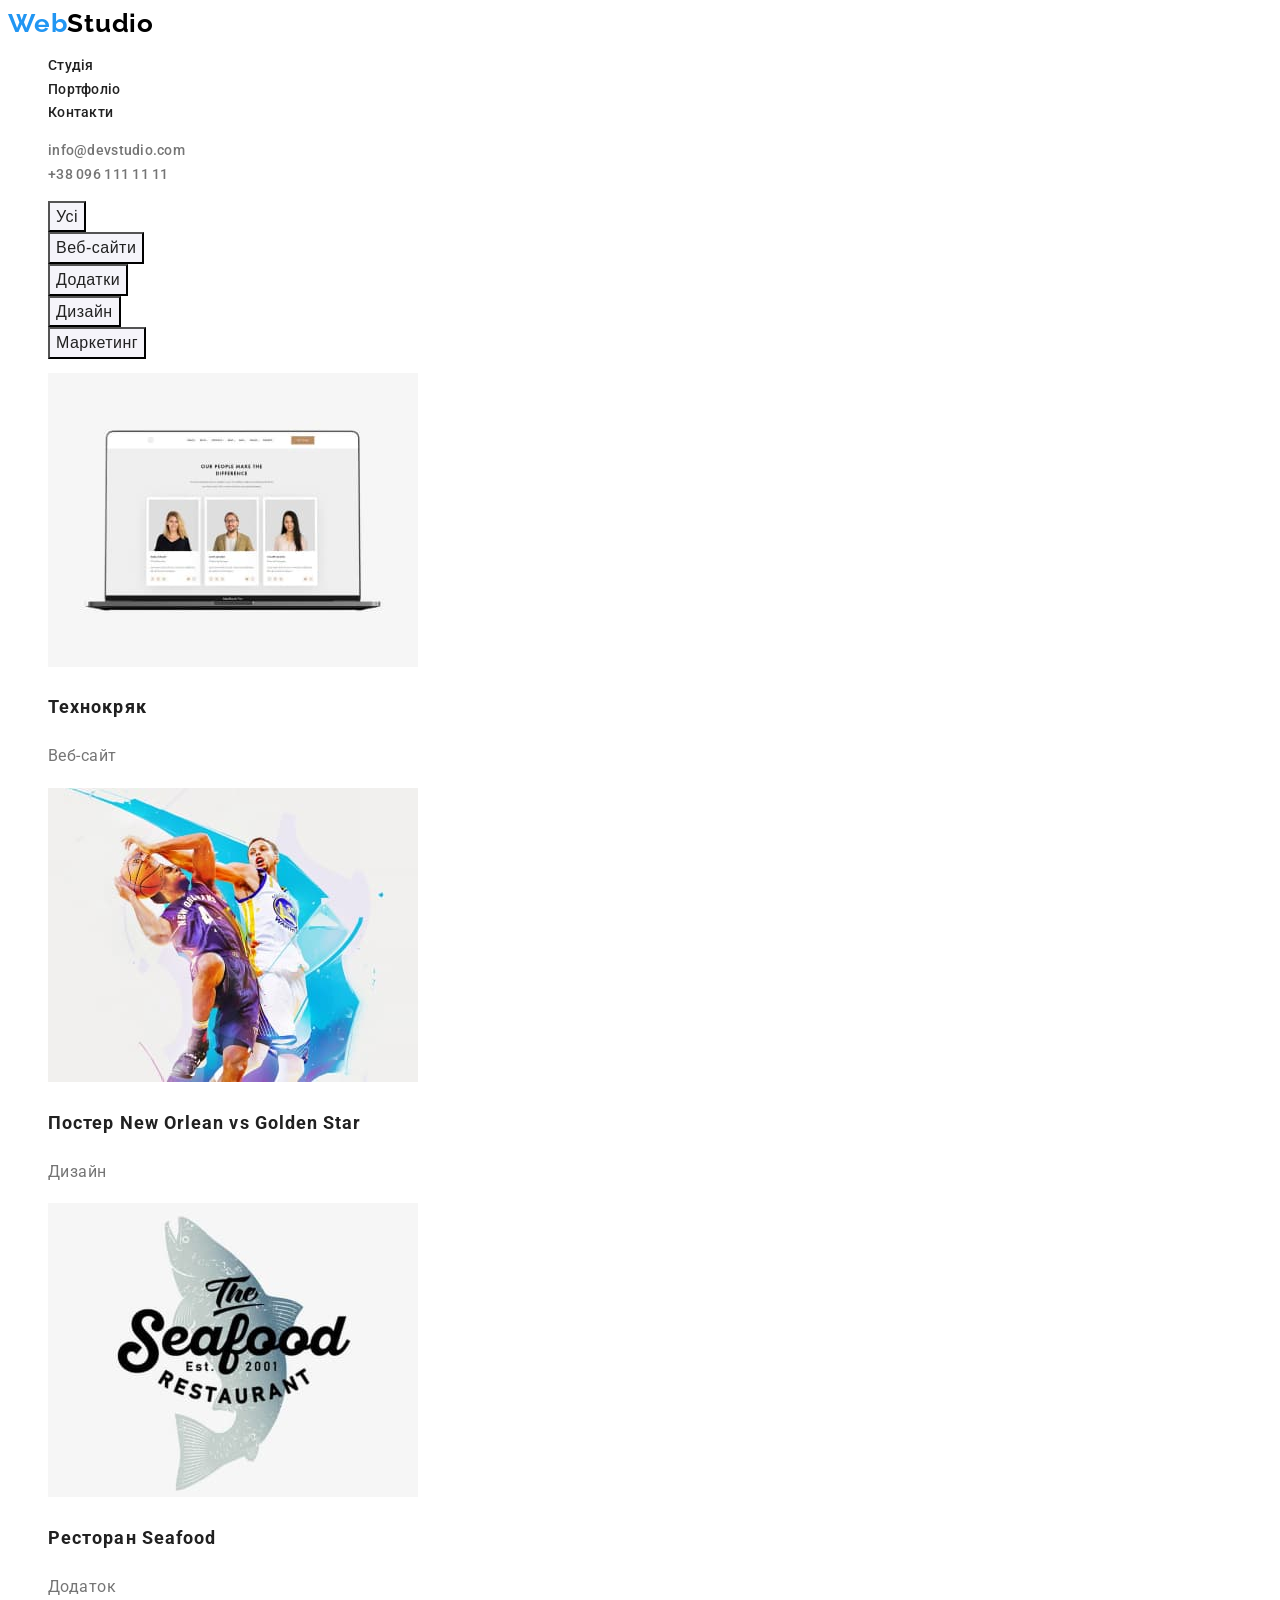
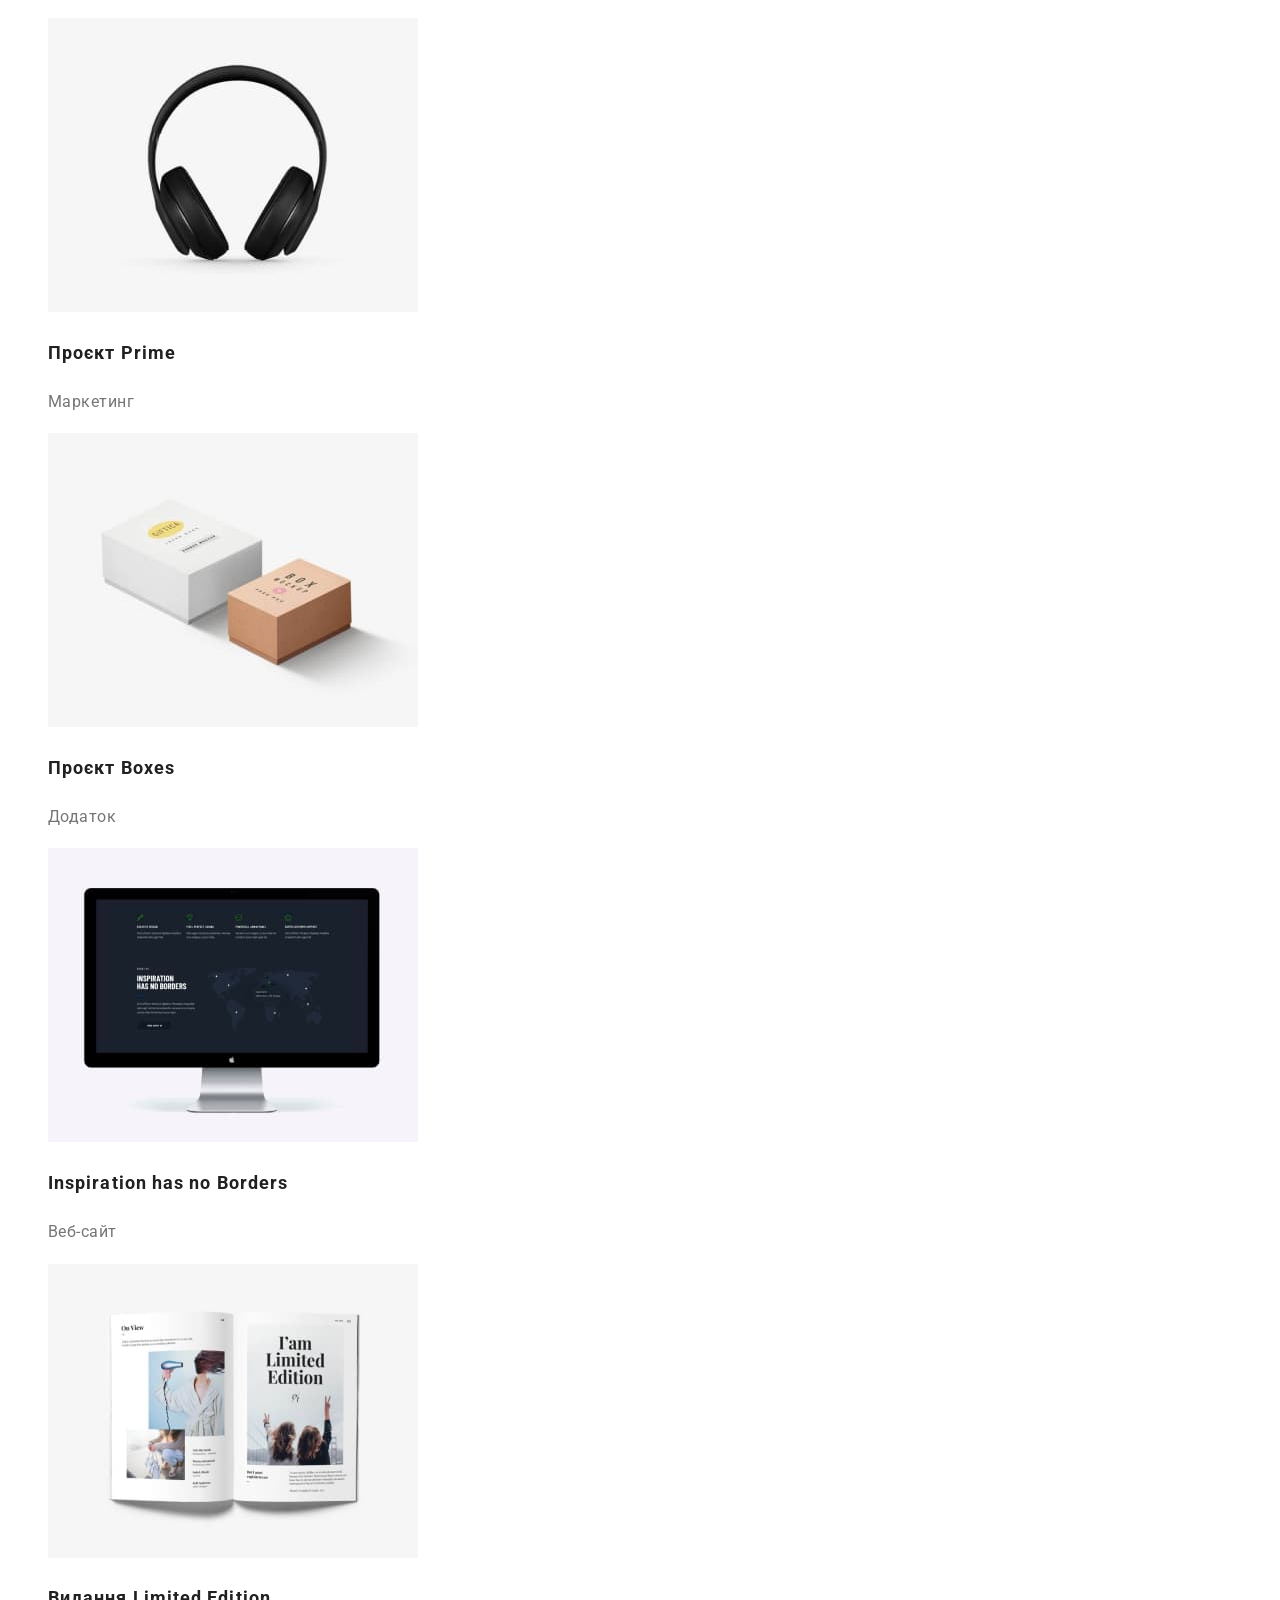
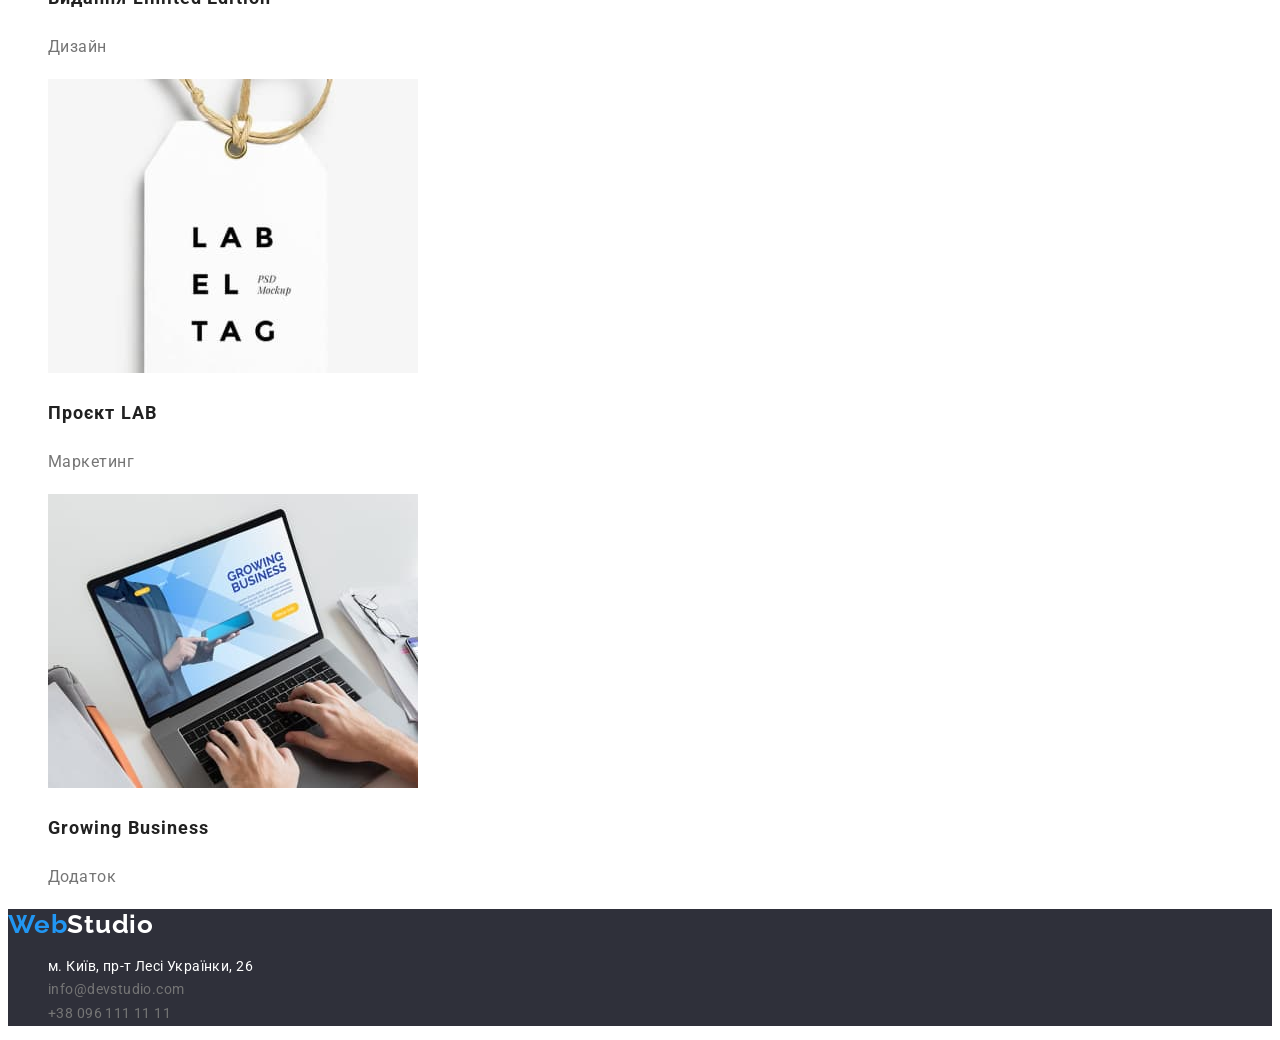
==== portfolio.html @ b10e6372 "Initial commit" ====
<!DOCTYPE html>
<html lang="uk">
  <head>
    <meta charset="UTF-8" />
    <meta http-equiv="X-UA-Compatible" content="IE=edge" />
    <meta name="viewport" content="width=device-width, initial-scale=1.0" />
    <title>WebStudio</title>
    <link rel="preconnect" href="https://fonts.googleapis.com" />
    <link rel="preconnect" href="https://fonts.gstatic.com" crossorigin />
    <link rel="preconnect" href="https://fonts.googleapis.com" />
    <link rel="preconnect" href="https://fonts.gstatic.com" crossorigin />
    <link
      href="https://fonts.googleapis.com/css2?family=Raleway:wght@700&family=Roboto:wght@400;500;700;900&display=swap"
      rel="stylesheet"
    />
    <link rel="stylesheet" href="./css/styles.css" />
  </head>
  <body>
    <header>
      <nav>
        <a class="logo" href="./index.html"
          ><span class="logo-color">Web</span>Studio</a
        >
        <ul class="nav-list">
          <li><a class="nav-list-item" href="./index.html">Студія</a></li>
          <li>
            <a class="nav-list-item" href="./portfolio.html">Портфоліо</a>
          </li>
          <li><a class="nav-list-item" href="#contacts-link">Контакти</a></li>
        </ul>
      </nav>
      <ul class="header-contacts">
        <li class="header-contacts-item">
          <a class="header-contacts-item-link" href="mailto:info@devstudio.com"
            >info@devstudio.com</a
          >
        </li>
        <li class="header-contacts-item">
          <a class="header-contacts-item-link" href="tel:+380961111111"
            >+38 096 111 11 11</a
          >
        </li>
      </ul>
    </header>
    <main>
      <section>
        <h1 class="hidden-title">Проєкти портфоліо</h1>
        <ul class="filter-list">
          <li class="filter-list-item">
            <button class="filter-list-button" type="button">Усі</button>
          </li>
          <li class="filter-list-item">
            <button class="filter-list-button" type="button">Веб-сайти</button>
          </li>
          <li class="filter-list-item">
            <button class="filter-list-button" type="button">Додатки</button>
          </li>
          <li class="filter-list-item">
            <button class="filter-list-button" type="button">Дизайн</button>
          </li>

          <li class="filter-list-item-button">
            <button class="filter-list-button" type="button">Маркетинг</button>
          </li>
        </ul>
        <ul class="portfolio-content-list">
          <li class="portfolio-content-list-item">
            <img
              src="./images/technocrack.jpg"
              alt="зразок веб-сайту"
              width="370"
              height="294"
            />
            <h2 class="portfolio-content-list-item-heading">Технокряк</h2>
            <p class="portfolio-content-list-item-text">Веб-сайт</p>
          </li>
          <li class="portfolio-content-list-item">
            <img
              src="./images/poster.jpg"
              alt="постер нба"
              width="370"
              height="294"
            />
            <h2 class="portfolio-content-list-item-heading">
              Постер New Orlean vs Golden Star
            </h2>
            <p class="portfolio-content-list-item-text">Дизайн</p>
          </li>
          <li class="portfolio-content-list-item">
            <img
              src="./images/seafood.jpg"
              alt="логотип ресторану"
              width="370"
              height="294"
            />
            <h2 class="portfolio-content-list-item-heading">
              Ресторан Seafood
            </h2>
            <p class="portfolio-content-list-item-text">Додаток</p>
          </li>
          <li class="portfolio-content-list-item">
            <img
              src="./images/prime.jpg"
              alt="слухавки"
              width="370"
              height="294"
            />
            <h2 class="portfolio-content-list-item-heading">Проєкт Prime</h2>
            <p class="portfolio-content-list-item-text">Маркетинг</p>
          </li>
          <li class="portfolio-content-list-item">
            <img
              src="./images/boxes.jpg"
              alt="коробки"
              width="370"
              height="294"
            />
            <h2 class="portfolio-content-list-item-heading">Проєкт Boxes</h2>
            <p class="portfolio-content-list-item-text">Додаток</p>
          </li>
          <li class="portfolio-content-list-item">
            <img
              src="./images/noborders.jpg"
              alt="зразок веб-сайту"
              width="370"
              height="294"
            />
            <h2 class="portfolio-content-list-item-heading">
              Inspiration has no Borders
            </h2>
            <p class="portfolio-content-list-item-text">Веб-сайт</p>
          </li>
          <li class="portfolio-content-list-item">
            <img
              src="./images/le.jpg"
              alt="зразок оформлення сторінок"
              width="370"
              height="294"
            />
            <h2 class="portfolio-content-list-item-heading">
              Видання Limited Edition
            </h2>
            <p class="portfolio-content-list-item-text">Дизайн</p>
          </li>
          <li class="portfolio-content-list-item">
            <img
              src="./images/lab.jpg"
              alt="проєкт лаб"
              width="370"
              height="294"
            />
            <h2 class="portfolio-content-list-item-heading">Проєкт LAB</h2>
            <p class="portfolio-content-list-item-text">Маркетинг</p>
          </li>
          <li class="portfolio-content-list-item">
            <img
              src="./images/business.jpg"
              alt="зразок додатку"
              width="370"
              height="294"
            />
            <h2 class="portfolio-content-list-item-heading">
              Growing Business
            </h2>
            <p class="portfolio-content-list-item-text">Додаток</p>
          </li>
        </ul>
      </section>
    </main>
    <footer class="contacts" id="contacts-link">
      <a class="logo footer-logo" href="./index.html"
        ><span class="logo-footer-color">Web</span>Studio</a
      >
      <address>
        <ul class="address-list">
          <li class="address-list-item">
            <a
              class="map-link"
              href="https://goo.gl/maps/me57YFcmaELghzEW9"
              target="_blank"
              rel="noopener noreferrer nofollow"
              >м. Київ, пр-т Лесі Українки, 26</a
            >
          </li>
          <li class="address-list-item">
            <a class="mail-link" href="mailto:info@devstudio.com"
              >info@devstudio.com</a
            >
          </li>
          <li class="address-list-item">
            <a class="tel-link" href="tel:+380961111111">+38 096 111 11 11</a>
          </li>
        </ul>
      </address>
    </footer>
  </body>
</html>
---- css/styles.css ----
:root {
  /* Fonts */
  --primary-text-color: #757575;
  --title-text-color: #212121;
  --secondary-title-text-color: #ffffff;
  --secondary-text-color: #2196f3;
  --logo-text-color: #000000;
  --address-text-color: #ffffff 0.6;
  /* Background */
  --footer-background-color: #2f303a;
  --team-section-background-color: #f5f4fa;
}

body {
  font-family: "Roboto", sans-serif;
  font-size: 14px;
  line-height: 1.7;
  letter-spacing: 0.03em;
  color: var(--primary-text-color);
}
/* header */
.logo {
  font-family: "Raleway", sans-serif;
  font-weight: 700;
  font-size: 26px;
  line-height: 1.2;
  letter-spacing: 0.03em;
  color: var(--logo-text-color);
  text-decoration: none;
  text-transform: capitalize;
}
.logo-color {
  color: var(--secondary-text-color);
}
.nav-list,
.header-contacts,
.features-list,
.what-are-we-list,
.our-team-list,
.address-list,
.filter-list,
.portfolio-content-list {
  list-style: none;
}
.nav-list-item,
.header-contacts-item-link {
  font-weight: 500;
  font-size: 14px;
  line-height: 1.14;
  letter-spacing: 0.02em;
  color: var(--title-text-color);
  text-decoration: none;
}
.header-contacts-item-link {
  color: var(--primary-text-color);
}
.nav-list-item:hover,
.nav-list-item:focus,
.nav-list-item:active,
.header-contacts-item-link:hover,
.header-contacts-item-link:focus,
.header-contacts-item-link:active {
  color: var(--secondary-text-color);
}
/* main */
/* hero */
.hero {
  font-weight: 900;
  font-size: 44px;
  line-height: 1.36;
  text-align: center;
  letter-spacing: 0.06em;
  text-transform: uppercase;
  color: var(--secondary-title-text-color);
  background-color: burlywood;
}
.hero-btn {
  font-weight: 700;
  font-size: 16px;
  line-height: 1.88;
  text-align: center;
  letter-spacing: 0.06em;
  color: var(--secondary-title-text-color);
  background-color: var(--secondary-text-color);
  cursor: pointer;
}
/* features */
.hidden-title {
  position: absolute;
  left: -10000px;
  top: auto;
  width: 1px;
  height: 1px;
  overflow: hidden;
}
.features-list-item-heading {
  font-weight: 700;
  font-size: 14px;
  line-height: 1.14;
  text-transform: uppercase;
  color: var(--title-text-color);
}
/* What are we, our team */
.what-are-we-title,
.our-team-title {
  font-weight: 700;
  font-size: 36px;
  line-height: 1.17;
  text-align: center;
  letter-spacing: 0.03em;
  color: var(--title-text-color);
}

.our-team {
  background-color: var(--team-section-background-color);
}
.our-team-list-item-heading {
  font-weight: 500;
  font-size: 16px;
  line-height: 1.2;
  letter-spacing: 0.03em;
  text-align: center;
  color: var(--title-text-color);
}
.our-team-list-item-text {
  font-size: 16px;
  line-height: 1.2;
  letter-spacing: 0.03em;
  text-align: center;
}
/* footer */
address {
  font-style: inherit;
}
.contacts {
  background-color: var(--footer-background-color);
}
.map-link {
  text-decoration: none;
  color: var(--secondary-title-text-color);
}
.footer-logo {
  color: var(--secondary-title-text-color);
}
.logo-footer-color {
  color: var(--secondary-text-color);
}
.mail-link,
.tel-link {
  text-decoration: none;
  color: var(--address-text-color);
}
/* portfolio */
.filter-list-button {
  font-style: inherit;
  font-weight: 500;
  font-size: 16px;
  line-height: 1.6;
  text-align: center;
  letter-spacing: 0.03em;
  color: var(--title-text-color);
  background-color: var(--team-section-background-color);
  cursor: pointer;
}
.filter-list-button:hover,
.filter-list-button:focus,
.filter-list-button:active {
  font-weight: 500;
  font-size: 16px;
  line-height: 1.6;
  text-align: center;
  letter-spacing: 0.03em;
  color: var(--secondary-title-text-color);
  background-color: var(--secondary-text-color);
}
.portfolio-content-list-item-heading {
  font-weight: 700;
  font-size: 18px;
  line-height: 2;
  letter-spacing: 0.06em;
  color: var(--title-text-color);
}
.portfolio-content-list-item-text {
  font-size: 16px;
  line-height: 1.9;
  letter-spacing: 0.03em;
}
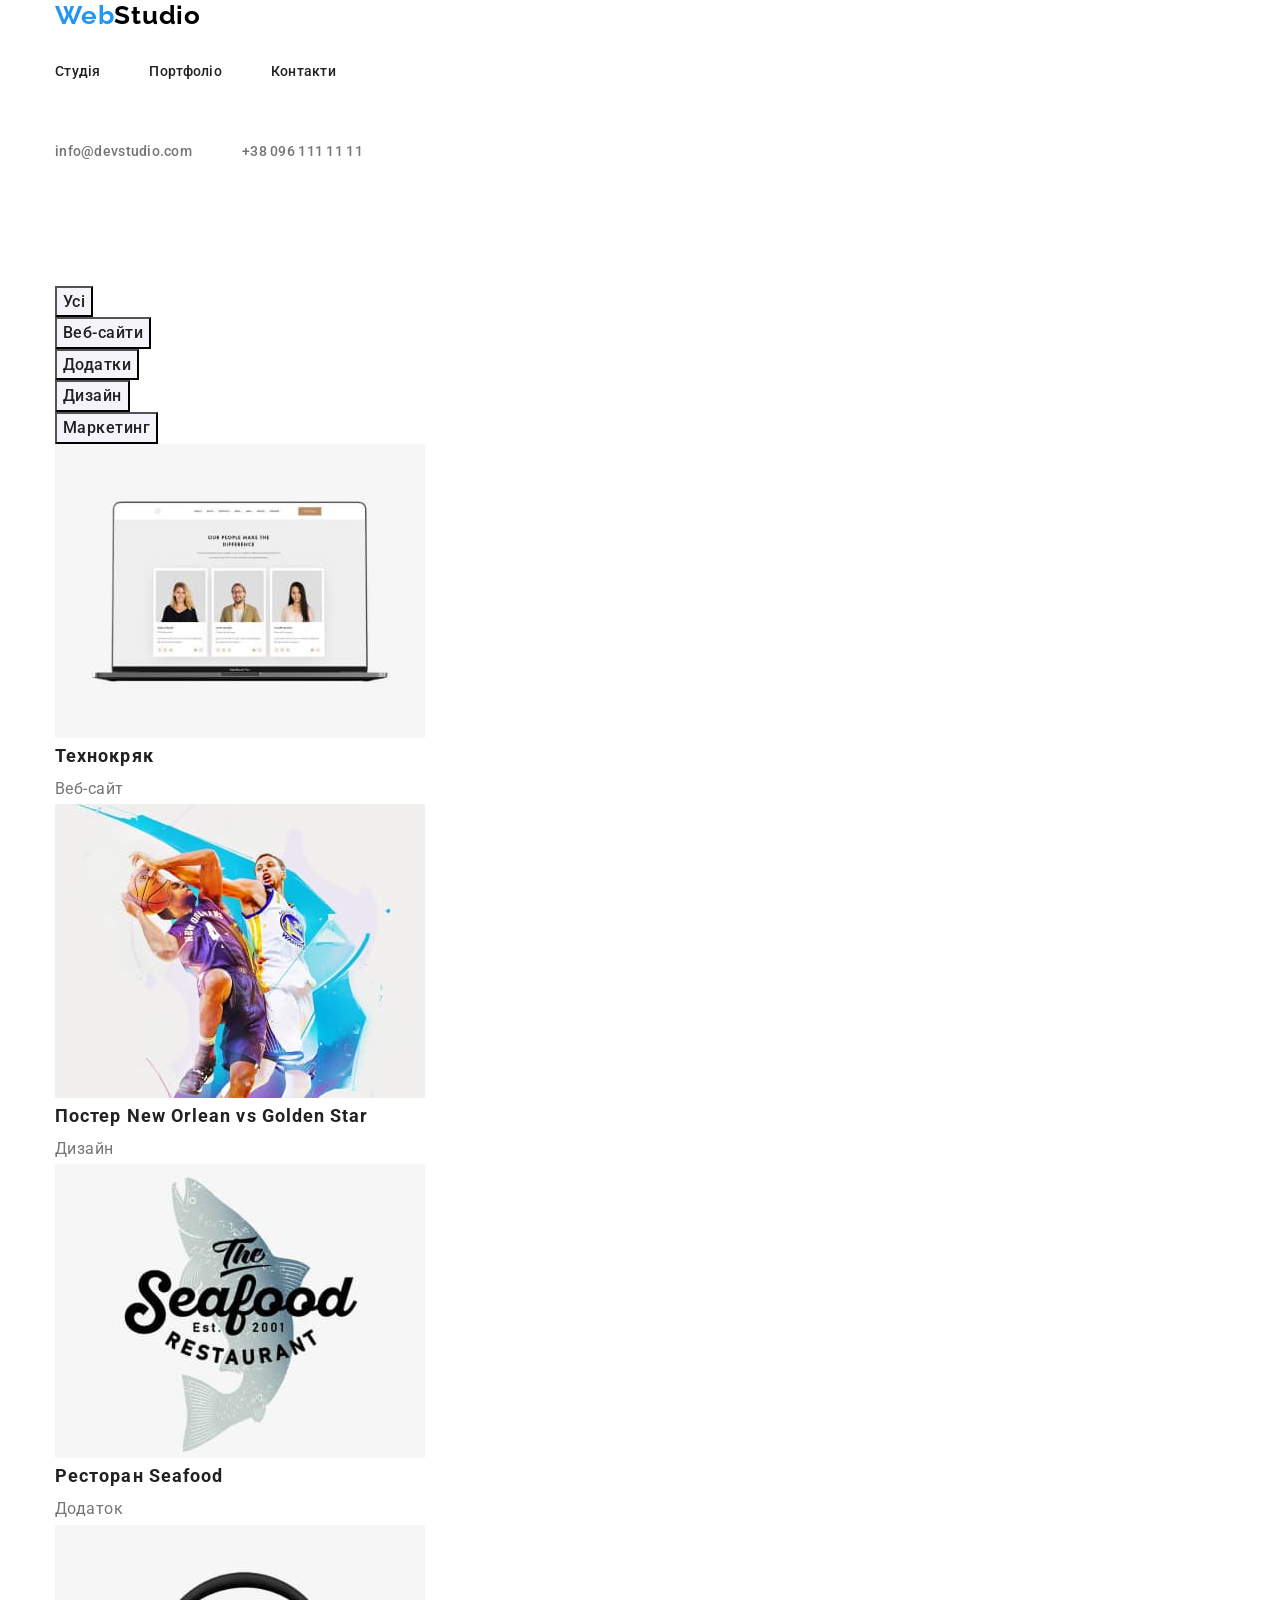
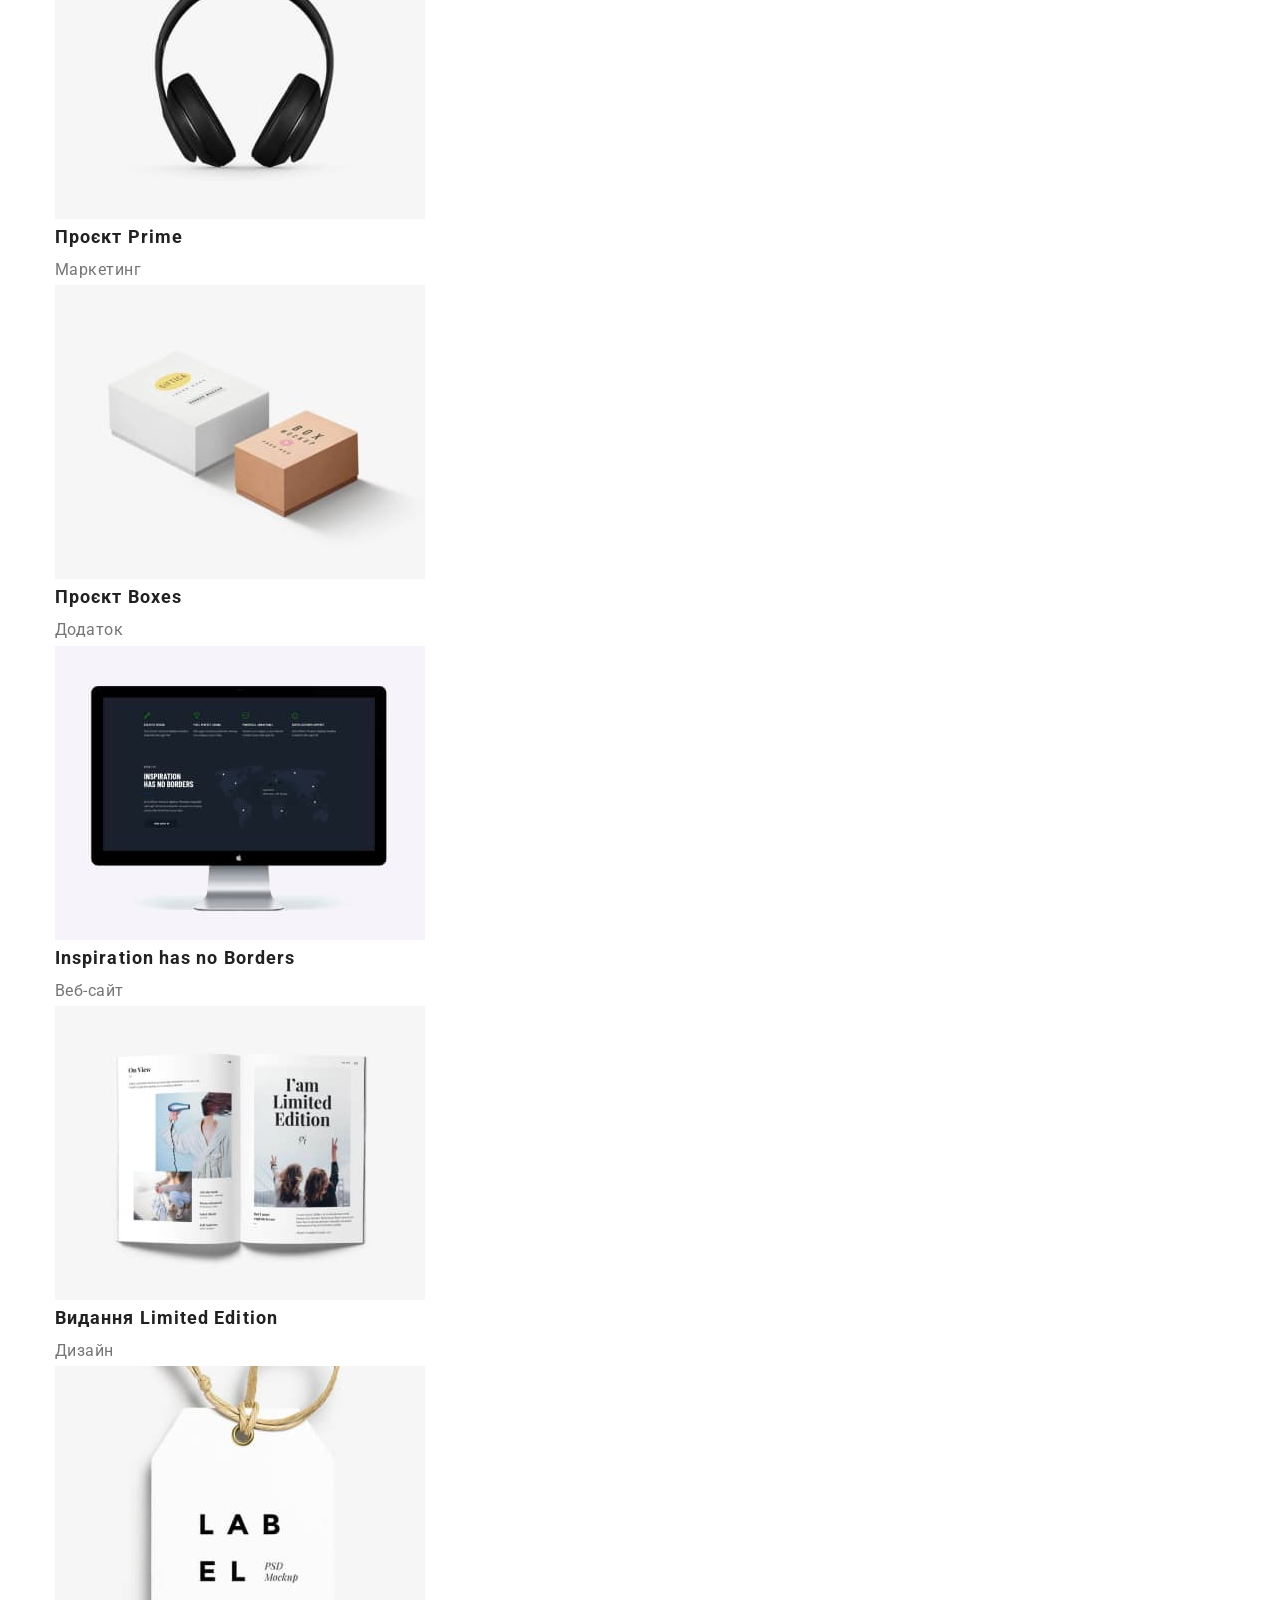
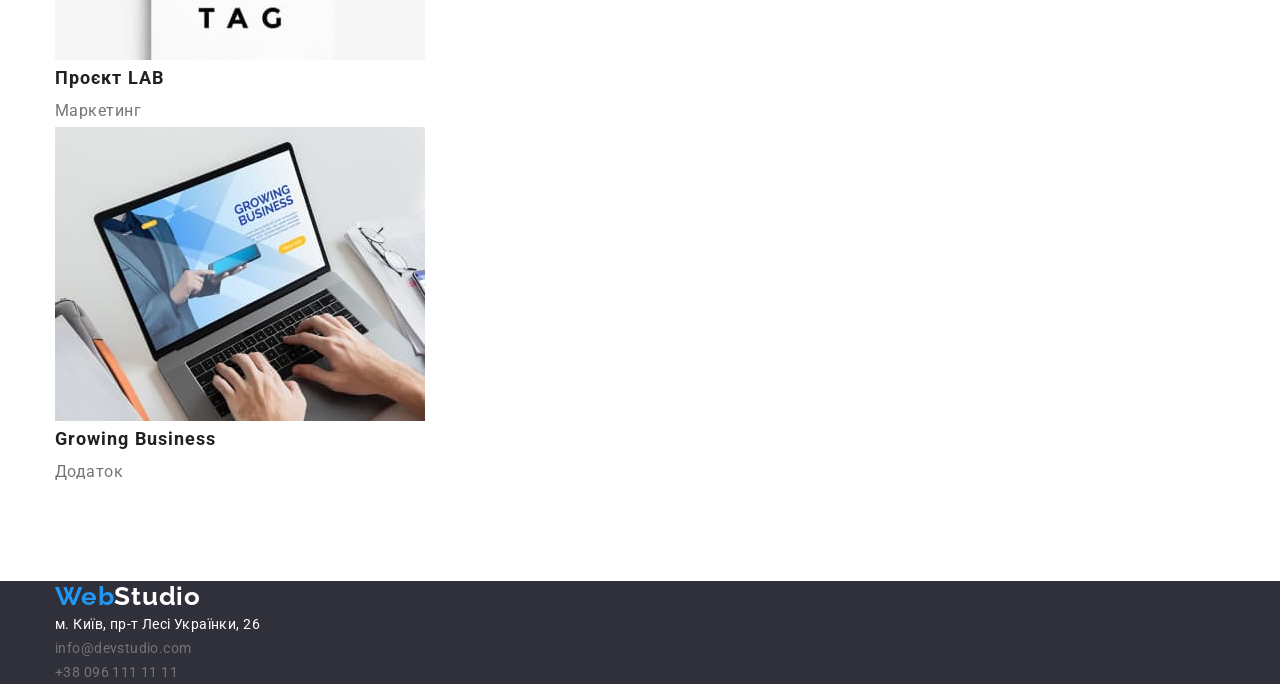
==== commit d3c93a97: "design section what are we: done" ====
--- a/portfolio.html
+++ b/portfolio.html
@@ -5,6 +5,7 @@
     <meta http-equiv="X-UA-Compatible" content="IE=edge" />
     <meta name="viewport" content="width=device-width, initial-scale=1.0" />
     <title>WebStudio</title>
+    <!-- fonts -->
     <link rel="preconnect" href="https://fonts.googleapis.com" />
     <link rel="preconnect" href="https://fonts.gstatic.com" crossorigin />
     <link rel="preconnect" href="https://fonts.googleapis.com" />
@@ -13,185 +14,215 @@
       href="https://fonts.googleapis.com/css2?family=Raleway:wght@700&family=Roboto:wght@400;500;700;900&display=swap"
       rel="stylesheet"
     />
+    <!-- modern-normalize -->
+    <link
+      rel="stylesheet"
+      href="https://cdnjs.cloudflare.com/ajax/libs/modern-normalize/1.1.0/modern-normalize.min.css"
+      integrity="sha512-wpPYUAdjBVSE4KJnH1VR1HeZfpl1ub8YT/NKx4PuQ5NmX2tKuGu6U/JRp5y+Y8XG2tV+wKQpNHVUX03MfMFn9Q=="
+      crossorigin="anonymous"
+      referrerpolicy="no-referrer"
+    />
+    <!-- custom styles -->
     <link rel="stylesheet" href="./css/styles.css" />
   </head>
   <body>
     <header>
-      <nav>
-        <a class="logo" href="./index.html"
-          ><span class="logo-color">Web</span>Studio</a
-        >
-        <ul class="nav-list">
-          <li><a class="nav-list-item" href="./index.html">Студія</a></li>
-          <li>
-            <a class="nav-list-item" href="./portfolio.html">Портфоліо</a>
+      <div class="container">
+        <nav>
+          <a class="logo" href="./index.html"
+            ><span class="logo-color">Web</span>Studio</a
+          >
+          <ul class="nav-list">
+            <li><a class="nav-list-item" href="./index.html">Студія</a></li>
+            <li>
+              <a class="nav-list-item" href="./portfolio.html">Портфоліо</a>
+            </li>
+            <li><a class="nav-list-item" href="#contacts-link">Контакти</a></li>
+          </ul>
+        </nav>
+        <ul class="header-contacts">
+          <li class="header-contacts-item">
+            <a
+              class="header-contacts-item-link"
+              href="mailto:info@devstudio.com"
+              >info@devstudio.com</a
+            >
           </li>
-          <li><a class="nav-list-item" href="#contacts-link">Контакти</a></li>
+          <li class="header-contacts-item">
+            <a class="header-contacts-item-link" href="tel:+380961111111"
+              >+38 096 111 11 11</a
+            >
+          </li>
         </ul>
-      </nav>
-      <ul class="header-contacts">
-        <li class="header-contacts-item">
-          <a class="header-contacts-item-link" href="mailto:info@devstudio.com"
-            >info@devstudio.com</a
-          >
-        </li>
-        <li class="header-contacts-item">
-          <a class="header-contacts-item-link" href="tel:+380961111111"
-            >+38 096 111 11 11</a
-          >
-        </li>
-      </ul>
+      </div>
     </header>
     <main>
-      <section>
-        <h1 class="hidden-title">Проєкти портфоліо</h1>
-        <ul class="filter-list">
-          <li class="filter-list-item">
-            <button class="filter-list-button" type="button">Усі</button>
-          </li>
-          <li class="filter-list-item">
-            <button class="filter-list-button" type="button">Веб-сайти</button>
-          </li>
-          <li class="filter-list-item">
-            <button class="filter-list-button" type="button">Додатки</button>
-          </li>
-          <li class="filter-list-item">
-            <button class="filter-list-button" type="button">Дизайн</button>
-          </li>
+      <section class="section">
+        <div class="container">
+          <h1 class="hidden-title">Проєкти портфоліо</h1>
+          <ul class="filter-list">
+            <li class="filter-list-item">
+              <button class="filter-list-button" type="button">Усі</button>
+            </li>
+            <li class="filter-list-item">
+              <button class="filter-list-button" type="button">
+                Веб-сайти
+              </button>
+            </li>
+            <li class="filter-list-item">
+              <button class="filter-list-button" type="button">Додатки</button>
+            </li>
+            <li class="filter-list-item">
+              <button class="filter-list-button" type="button">Дизайн</button>
+            </li>
 
-          <li class="filter-list-item-button">
-            <button class="filter-list-button" type="button">Маркетинг</button>
-          </li>
-        </ul>
-        <ul class="portfolio-content-list">
-          <li class="portfolio-content-list-item">
-            <img
-              src="./images/technocrack.jpg"
-              alt="зразок веб-сайту"
-              width="370"
-              height="294"
-            />
-            <h2 class="portfolio-content-list-item-heading">Технокряк</h2>
-            <p class="portfolio-content-list-item-text">Веб-сайт</p>
-          </li>
-          <li class="portfolio-content-list-item">
-            <img
-              src="./images/poster.jpg"
-              alt="постер нба"
-              width="370"
-              height="294"
-            />
-            <h2 class="portfolio-content-list-item-heading">
-              Постер New Orlean vs Golden Star
-            </h2>
-            <p class="portfolio-content-list-item-text">Дизайн</p>
-          </li>
-          <li class="portfolio-content-list-item">
-            <img
-              src="./images/seafood.jpg"
-              alt="логотип ресторану"
-              width="370"
-              height="294"
-            />
-            <h2 class="portfolio-content-list-item-heading">
-              Ресторан Seafood
-            </h2>
-            <p class="portfolio-content-list-item-text">Додаток</p>
-          </li>
-          <li class="portfolio-content-list-item">
-            <img
-              src="./images/prime.jpg"
-              alt="слухавки"
-              width="370"
-              height="294"
-            />
-            <h2 class="portfolio-content-list-item-heading">Проєкт Prime</h2>
-            <p class="portfolio-content-list-item-text">Маркетинг</p>
-          </li>
-          <li class="portfolio-content-list-item">
-            <img
-              src="./images/boxes.jpg"
-              alt="коробки"
-              width="370"
-              height="294"
-            />
-            <h2 class="portfolio-content-list-item-heading">Проєкт Boxes</h2>
-            <p class="portfolio-content-list-item-text">Додаток</p>
-          </li>
-          <li class="portfolio-content-list-item">
-            <img
-              src="./images/noborders.jpg"
-              alt="зразок веб-сайту"
-              width="370"
-              height="294"
-            />
-            <h2 class="portfolio-content-list-item-heading">
-              Inspiration has no Borders
-            </h2>
-            <p class="portfolio-content-list-item-text">Веб-сайт</p>
-          </li>
-          <li class="portfolio-content-list-item">
-            <img
-              src="./images/le.jpg"
-              alt="зразок оформлення сторінок"
-              width="370"
-              height="294"
-            />
-            <h2 class="portfolio-content-list-item-heading">
-              Видання Limited Edition
-            </h2>
-            <p class="portfolio-content-list-item-text">Дизайн</p>
-          </li>
-          <li class="portfolio-content-list-item">
-            <img
-              src="./images/lab.jpg"
-              alt="проєкт лаб"
-              width="370"
-              height="294"
-            />
-            <h2 class="portfolio-content-list-item-heading">Проєкт LAB</h2>
-            <p class="portfolio-content-list-item-text">Маркетинг</p>
-          </li>
-          <li class="portfolio-content-list-item">
-            <img
-              src="./images/business.jpg"
-              alt="зразок додатку"
-              width="370"
-              height="294"
-            />
-            <h2 class="portfolio-content-list-item-heading">
-              Growing Business
-            </h2>
-            <p class="portfolio-content-list-item-text">Додаток</p>
-          </li>
-        </ul>
+            <li class="filter-list-item-button">
+              <button class="filter-list-button" type="button">
+                Маркетинг
+              </button>
+            </li>
+          </ul>
+          <ul class="portfolio-content-list">
+            <li class="portfolio-content-list-item">
+              <img
+                class="image-display-block"
+                src="./images/technocrack.jpg"
+                alt="зразок веб-сайту"
+                width="370"
+                height="294"
+              />
+              <h2 class="portfolio-content-list-item-heading">Технокряк</h2>
+              <p class="portfolio-content-list-item-text">Веб-сайт</p>
+            </li>
+            <li class="portfolio-content-list-item">
+              <img
+                class="image-display-block"
+                src="./images/poster.jpg"
+                alt="постер нба"
+                width="370"
+                height="294"
+              />
+              <h2 class="portfolio-content-list-item-heading">
+                Постер New Orlean vs Golden Star
+              </h2>
+              <p class="portfolio-content-list-item-text">Дизайн</p>
+            </li>
+            <li class="portfolio-content-list-item">
+              <img
+                class="image-display-block"
+                src="./images/seafood.jpg"
+                alt="логотип ресторану"
+                width="370"
+                height="294"
+              />
+              <h2 class="portfolio-content-list-item-heading">
+                Ресторан Seafood
+              </h2>
+              <p class="portfolio-content-list-item-text">Додаток</p>
+            </li>
+            <li class="portfolio-content-list-item">
+              <img
+                class="image-display-block"
+                src="./images/prime.jpg"
+                alt="слухавки"
+                width="370"
+                height="294"
+              />
+              <h2 class="portfolio-content-list-item-heading">Проєкт Prime</h2>
+              <p class="portfolio-content-list-item-text">Маркетинг</p>
+            </li>
+            <li class="portfolio-content-list-item">
+              <img
+                class="image-display-block"
+                src="./images/boxes.jpg"
+                alt="коробки"
+                width="370"
+                height="294"
+              />
+              <h2 class="portfolio-content-list-item-heading">Проєкт Boxes</h2>
+              <p class="portfolio-content-list-item-text">Додаток</p>
+            </li>
+            <li class="portfolio-content-list-item">
+              <img
+                class="image-display-block"
+                src="./images/noborders.jpg"
+                alt="зразок веб-сайту"
+                width="370"
+                height="294"
+              />
+              <h2 class="portfolio-content-list-item-heading">
+                Inspiration has no Borders
+              </h2>
+              <p class="portfolio-content-list-item-text">Веб-сайт</p>
+            </li>
+            <li class="portfolio-content-list-item">
+              <img
+                class="image-display-block"
+                src="./images/le.jpg"
+                alt="зразок оформлення сторінок"
+                width="370"
+                height="294"
+              />
+              <h2 class="portfolio-content-list-item-heading">
+                Видання Limited Edition
+              </h2>
+              <p class="portfolio-content-list-item-text">Дизайн</p>
+            </li>
+            <li class="portfolio-content-list-item">
+              <img
+                class="image-display-block"
+                src="./images/lab.jpg"
+                alt="проєкт лаб"
+                width="370"
+                height="294"
+              />
+              <h2 class="portfolio-content-list-item-heading">Проєкт LAB</h2>
+              <p class="portfolio-content-list-item-text">Маркетинг</p>
+            </li>
+            <li class="portfolio-content-list-item">
+              <img
+                class="image-display-block"
+                src="./images/business.jpg"
+                alt="зразок додатку"
+                width="370"
+                height="294"
+              />
+              <h2 class="portfolio-content-list-item-heading">
+                Growing Business
+              </h2>
+              <p class="portfolio-content-list-item-text">Додаток</p>
+            </li>
+          </ul>
+        </div>
       </section>
     </main>
     <footer class="contacts" id="contacts-link">
-      <a class="logo footer-logo" href="./index.html"
-        ><span class="logo-footer-color">Web</span>Studio</a
-      >
-      <address>
-        <ul class="address-list">
-          <li class="address-list-item">
-            <a
-              class="map-link"
-              href="https://goo.gl/maps/me57YFcmaELghzEW9"
-              target="_blank"
-              rel="noopener noreferrer nofollow"
-              >м. Київ, пр-т Лесі Українки, 26</a
-            >
-          </li>
-          <li class="address-list-item">
-            <a class="mail-link" href="mailto:info@devstudio.com"
-              >info@devstudio.com</a
-            >
-          </li>
-          <li class="address-list-item">
-            <a class="tel-link" href="tel:+380961111111">+38 096 111 11 11</a>
-          </li>
-        </ul>
-      </address>
+      <div class="container">
+        <a class="logo footer-logo" href="./index.html"
+          ><span class="logo-footer-color">Web</span>Studio</a
+        >
+        <address>
+          <ul class="address-list">
+            <li class="address-list-item">
+              <a
+                class="map-link"
+                href="https://goo.gl/maps/me57YFcmaELghzEW9"
+                target="_blank"
+                rel="noopener noreferrer nofollow"
+                >м. Київ, пр-т Лесі Українки, 26</a
+              >
+            </li>
+            <li class="address-list-item">
+              <a class="mail-link" href="mailto:info@devstudio.com"
+                >info@devstudio.com</a
+              >
+            </li>
+            <li class="address-list-item">
+              <a class="tel-link" href="tel:+380961111111">+38 096 111 11 11</a>
+            </li>
+          </ul>
+        </address>
+      </div>
     </footer>
   </body>
 </html>
--- a/css/styles.css
+++ b/css/styles.css
@@ -9,28 +9,22 @@
   /* Background */
   --footer-background-color: #2f303a;
   --team-section-background-color: #f5f4fa;
-}
-
-body {
-  font-family: "Roboto", sans-serif;
-  font-size: 14px;
-  line-height: 1.7;
-  letter-spacing: 0.03em;
-  color: var(--primary-text-color);
-}
-/* header */
-.logo {
-  font-family: "Raleway", sans-serif;
-  font-weight: 700;
-  font-size: 26px;
-  line-height: 1.2;
-  letter-spacing: 0.03em;
-  color: var(--logo-text-color);
-  text-decoration: none;
-  text-transform: capitalize;
-}
-.logo-color {
-  color: var(--secondary-text-color);
+  --hero-btn-active-color: #188ce8;
+}
+h1,
+h2,
+h3,
+h4,
+h5,
+h6,
+p,
+ul {
+  margin: 0;
+  padding: 0;
+  border: 0;
+  font-size: 100%;
+  font: inherit;
+  vertical-align: baseline;
 }
 .nav-list,
 .header-contacts,
@@ -42,12 +36,77 @@
 .portfolio-content-list {
   list-style: none;
 }
+.container {
+  width: 1200px;
+  margin-left: auto;
+  margin-right: auto;
+  padding-right: 15px;
+  padding-left: 15px;
+}
+
+.section {
+  padding: 94px 15px;
+}
+.image-display-block {
+  display: block;
+}
+body {
+  font-family: "Roboto", sans-serif;
+  font-size: 14px;
+  line-height: 1.7;
+  letter-spacing: 0.03em;
+
+  color: var(--primary-text-color);
+}
+/* header */
+.header,
+.nav {
+  display: flex;
+  align-items: center;
+}
+
+.nav-list {
+  width: 281px;
+  display: flex;
+  margin-right: 344px;
+  justify-content: space-between;
+}
+.header-contacts {
+  display: flex;
+  margin-left: auto;
+}
+.header-contacts-item:not(:last-child) {
+  margin-right: 50px;
+}
+
+.logo {
+  margin-right: 93px;
+
+  font-family: "Raleway", sans-serif;
+  font-weight: 700;
+  font-size: 26px;
+  line-height: 1.2;
+  letter-spacing: 0.03em;
+
+  color: var(--logo-text-color);
+  text-decoration: none;
+  text-transform: capitalize;
+}
+.logo-color {
+  color: var(--secondary-text-color);
+}
+
 .nav-list-item,
 .header-contacts-item-link {
+  display: block;
+  padding-top: 32px;
+  padding-bottom: 32px;
+
   font-weight: 500;
   font-size: 14px;
   line-height: 1.14;
   letter-spacing: 0.02em;
+
   color: var(--title-text-color);
   text-decoration: none;
 }
@@ -71,18 +130,34 @@
   text-align: center;
   letter-spacing: 0.06em;
   text-transform: uppercase;
+
   color: var(--secondary-title-text-color);
   background-color: burlywood;
 }
+.hero-container {
+  width: 696px;
+  text-align: center;
+  margin: auto;
+}
 .hero-btn {
+  padding: 10px 32px;
+
   font-weight: 700;
   font-size: 16px;
   line-height: 1.88;
   text-align: center;
   letter-spacing: 0.06em;
+
   color: var(--secondary-title-text-color);
   background-color: var(--secondary-text-color);
   cursor: pointer;
+  box-shadow: 0px 4px 4px rgba(0, 0, 0, 0.15);
+  border-radius: 4px;
+  border: none;
+}
+.hero-btn:hover,
+.hero-btn:focus {
+  background-color: var(--hero-btn-active-color);
 }
 /* features */
 .hidden-title {
@@ -93,16 +168,29 @@
   height: 1px;
   overflow: hidden;
 }
+.features-list {
+  display: flex;
+}
+.features-list-item {
+  width: calc((100%-30 * 3) / 4);
+}
+.features-list-item:not(:last-child) {
+  margin-right: 30px;
+}
 .features-list-item-heading {
   font-weight: 700;
   font-size: 14px;
   line-height: 1.14;
   text-transform: uppercase;
+
   color: var(--title-text-color);
 }
 /* What are we, our team */
 .what-are-we-title,
 .our-team-title {
+  text-align: center;
+  margin-bottom: 50px;
+
   font-weight: 700;
   font-size: 36px;
   line-height: 1.17;
@@ -110,9 +198,20 @@
   letter-spacing: 0.03em;
   color: var(--title-text-color);
 }
-
+.what-are-we-list {
+  display: flex;
+}
+.what-are-we-list-item {
+  display: block;
+}
+.what-are-we-list-item:not(:last-child) {
+  margin-right: 30px;
+}
 .our-team {
   background-color: var(--team-section-background-color);
+}
+.our-team-list {
+  display: flex;
 }
 .our-team-list-item-heading {
   font-weight: 500;
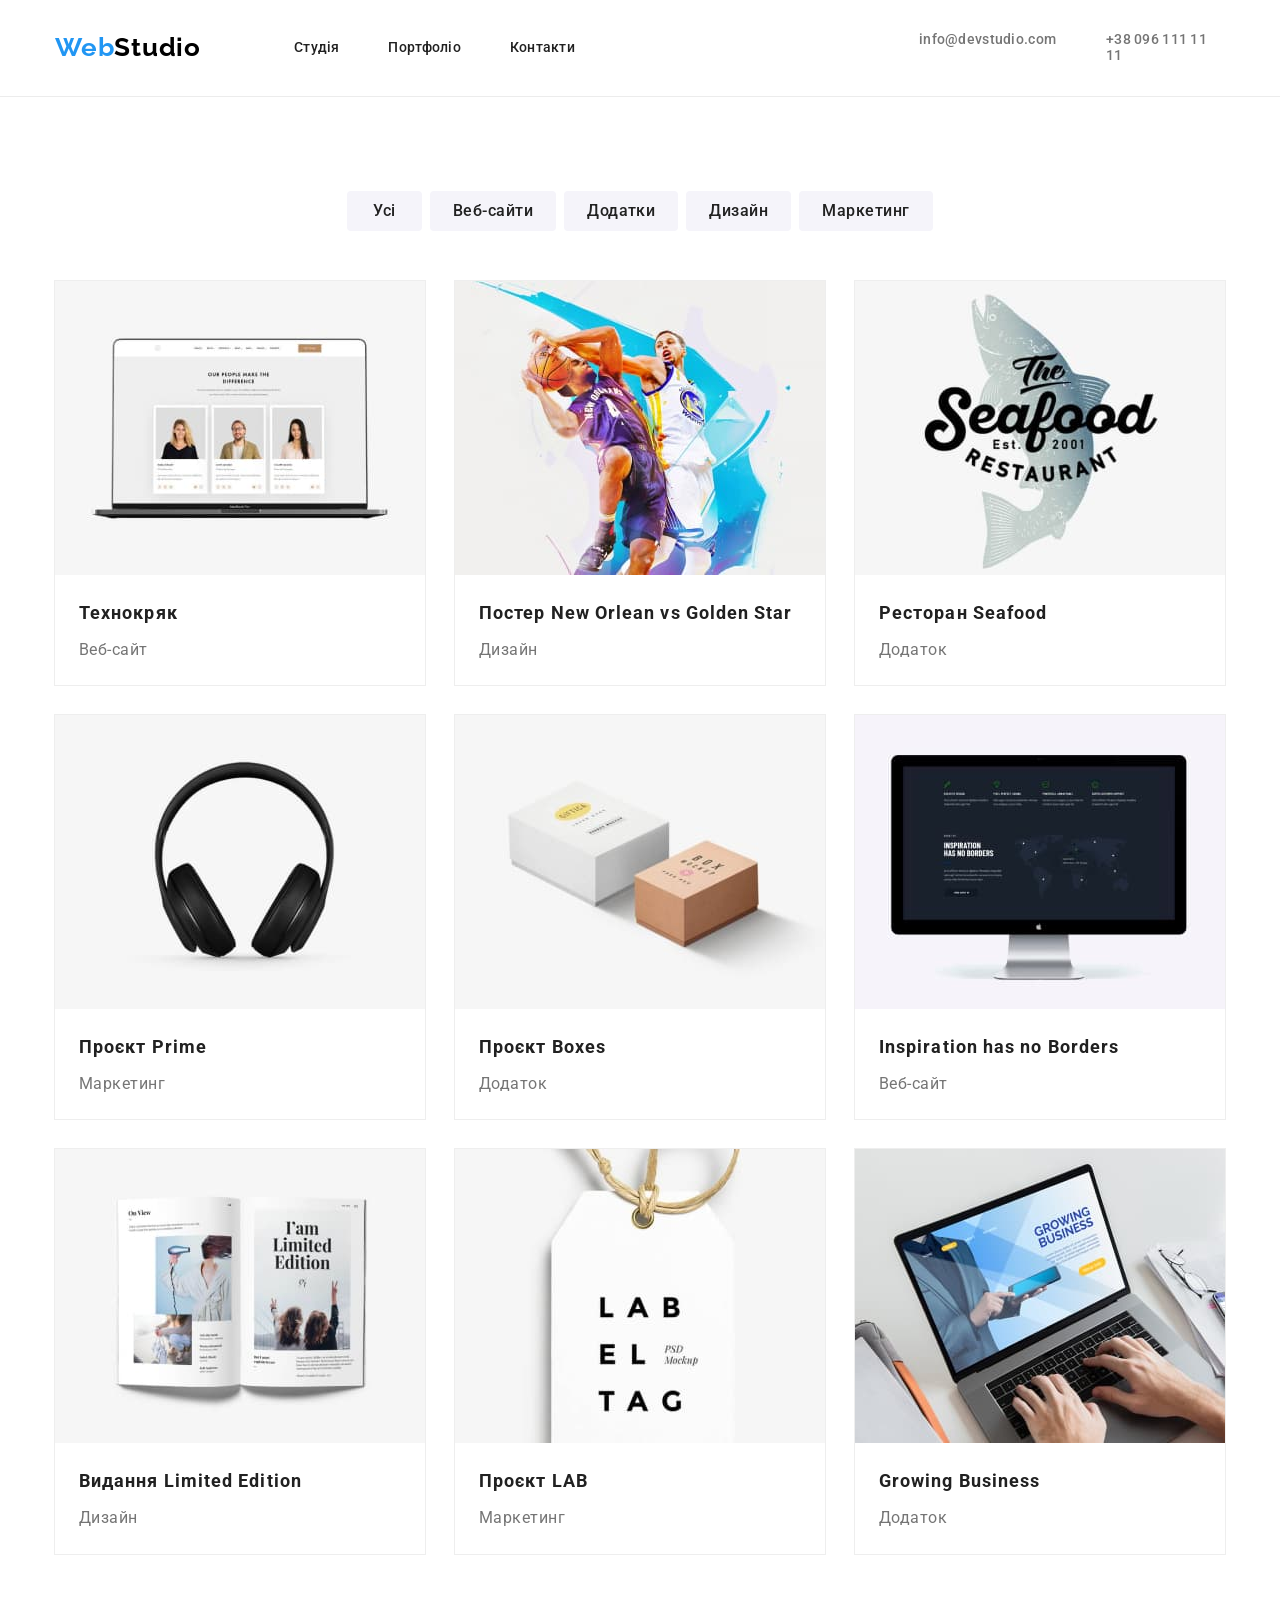
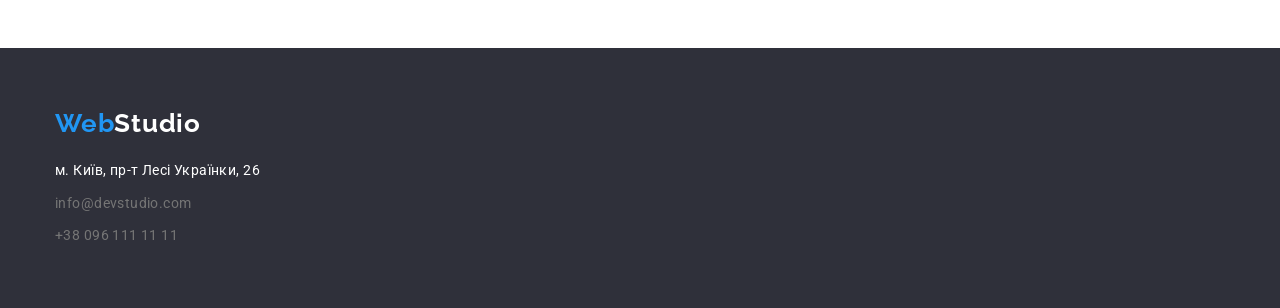
==== commit 02546e2c: "hw styles" ====
--- a/portfolio.html
+++ b/portfolio.html
@@ -27,29 +27,41 @@
   </head>
   <body>
     <header>
-      <div class="container">
-        <nav>
+      <div class="container header">
+        <nav class="nav">
           <a class="logo" href="./index.html"
             ><span class="logo-color">Web</span>Studio</a
           >
           <ul class="nav-list">
-            <li><a class="nav-list-item" href="./index.html">Студія</a></li>
             <li>
-              <a class="nav-list-item" href="./portfolio.html">Портфоліо</a>
-            </li>
-            <li><a class="nav-list-item" href="#contacts-link">Контакти</a></li>
+              <a class="nav-list-item display-block" href="./index.html"
+                >Студія</a
+              >
+            </li>
+            <li>
+              <a class="nav-list-item display-block" href="./portfolio.html"
+                >Портфоліо</a
+              >
+            </li>
+            <li>
+              <a class="nav-list-item display-block" href="#contacts-link"
+                >Контакти</a
+              >
+            </li>
           </ul>
         </nav>
         <ul class="header-contacts">
           <li class="header-contacts-item">
             <a
-              class="header-contacts-item-link"
+              class="header-contacts-item-link display-block"
               href="mailto:info@devstudio.com"
               >info@devstudio.com</a
             >
           </li>
           <li class="header-contacts-item">
-            <a class="header-contacts-item-link" href="tel:+380961111111"
+            <a
+              class="header-contacts-item-link display-block"
+              href="tel:+380961111111"
               >+38 096 111 11 11</a
             >
           </li>
@@ -57,27 +69,33 @@
       </div>
     </header>
     <main>
-      <section class="section">
+      <section class="section-portfolio">
         <div class="container">
           <h1 class="hidden-title">Проєкти портфоліо</h1>
           <ul class="filter-list">
             <li class="filter-list-item">
-              <button class="filter-list-button" type="button">Усі</button>
-            </li>
-            <li class="filter-list-item">
-              <button class="filter-list-button" type="button">
+              <button class="filter-list-button all-btn" type="button">
+                Усі
+              </button>
+            </li>
+            <li class="filter-list-item">
+              <button class="filter-list-button secondary-btn" type="button">
                 Веб-сайти
               </button>
             </li>
             <li class="filter-list-item">
-              <button class="filter-list-button" type="button">Додатки</button>
-            </li>
-            <li class="filter-list-item">
-              <button class="filter-list-button" type="button">Дизайн</button>
+              <button class="filter-list-button secondary-btn" type="button">
+                Додатки
+              </button>
+            </li>
+            <li class="filter-list-item">
+              <button class="filter-list-button secondary-btn" type="button">
+                Дизайн
+              </button>
             </li>
 
             <li class="filter-list-item-button">
-              <button class="filter-list-button" type="button">
+              <button class="filter-list-button secondary-btn" type="button">
                 Маркетинг
               </button>
             </li>
@@ -85,7 +103,7 @@
           <ul class="portfolio-content-list">
             <li class="portfolio-content-list-item">
               <img
-                class="image-display-block"
+                class="image-portfolio display-block"
                 src="./images/technocrack.jpg"
                 alt="зразок веб-сайту"
                 width="370"
@@ -96,7 +114,7 @@
             </li>
             <li class="portfolio-content-list-item">
               <img
-                class="image-display-block"
+                class="image-portfolio display-block"
                 src="./images/poster.jpg"
                 alt="постер нба"
                 width="370"
@@ -109,7 +127,7 @@
             </li>
             <li class="portfolio-content-list-item">
               <img
-                class="image-display-block"
+                class="image-portfolio display-block"
                 src="./images/seafood.jpg"
                 alt="логотип ресторану"
                 width="370"
@@ -122,7 +140,7 @@
             </li>
             <li class="portfolio-content-list-item">
               <img
-                class="image-display-block"
+                class="image-portfolio display-block"
                 src="./images/prime.jpg"
                 alt="слухавки"
                 width="370"
@@ -133,7 +151,7 @@
             </li>
             <li class="portfolio-content-list-item">
               <img
-                class="image-display-block"
+                class="image-portfolio display-block"
                 src="./images/boxes.jpg"
                 alt="коробки"
                 width="370"
@@ -144,7 +162,7 @@
             </li>
             <li class="portfolio-content-list-item">
               <img
-                class="image-display-block"
+                class="image-portfolio display-block"
                 src="./images/noborders.jpg"
                 alt="зразок веб-сайту"
                 width="370"
@@ -157,7 +175,7 @@
             </li>
             <li class="portfolio-content-list-item">
               <img
-                class="image-display-block"
+                class="image-portfolio display-block"
                 src="./images/le.jpg"
                 alt="зразок оформлення сторінок"
                 width="370"
@@ -170,7 +188,7 @@
             </li>
             <li class="portfolio-content-list-item">
               <img
-                class="image-display-block"
+                class="image-portfolio display-block"
                 src="./images/lab.jpg"
                 alt="проєкт лаб"
                 width="370"
@@ -181,7 +199,7 @@
             </li>
             <li class="portfolio-content-list-item">
               <img
-                class="image-display-block"
+                class="image-portfolio display-block"
                 src="./images/business.jpg"
                 alt="зразок додатку"
                 width="370"
--- a/css/styles.css
+++ b/css/styles.css
@@ -10,6 +10,8 @@
   --footer-background-color: #2f303a;
   --team-section-background-color: #f5f4fa;
   --hero-btn-active-color: #188ce8;
+  --header-border-bottom-color: #ececec;
+  --portfolio-content-border-color: #eeeeee;
 }
 h1,
 h2,
@@ -47,7 +49,7 @@
 .section {
   padding: 94px 15px;
 }
-.image-display-block {
+.display-block {
   display: block;
 }
 body {
@@ -64,6 +66,9 @@
   display: flex;
   align-items: center;
 }
+header {
+  border-bottom: 1px solid var(--header-border-bottom-color);
+}
 
 .nav-list {
   width: 281px;
@@ -98,7 +103,6 @@
 
 .nav-list-item,
 .header-contacts-item-link {
-  display: block;
   padding-top: 32px;
   padding-bottom: 32px;
 
@@ -212,8 +216,21 @@
 }
 .our-team-list {
   display: flex;
+  gap: 30px;
+}
+.our-team-list-item {
+  background: var(--secondary-title-text-color);
+
+  box-shadow: 0px 1px 3px #0000001f, 0px 1px 1px #00000024,
+    0px 2px 1px #00000033;
+  border-radius: 0px 0px 4px 4px;
+}
+.image-our-team {
+  margin-bottom: 30px;
 }
 .our-team-list-item-heading {
+  margin-bottom: 10px;
+
   font-weight: 500;
   font-size: 16px;
   line-height: 1.2;
@@ -222,6 +239,8 @@
   color: var(--title-text-color);
 }
 .our-team-list-item-text {
+  margin-bottom: 30px;
+
   font-size: 16px;
   line-height: 1.2;
   letter-spacing: 0.03em;
@@ -234,15 +253,26 @@
 .contacts {
   background-color: var(--footer-background-color);
 }
+
+.footer-logo {
+  display: inline-block;
+  margin-top: 60px;
+  margin-bottom: 20px;
+
+  color: var(--secondary-title-text-color);
+}
+.logo-footer-color {
+  color: var(--secondary-text-color);
+}
+.address-list {
+  padding-bottom: 60px;
+}
+.address-list-item:not(:last-child) {
+  margin-bottom: 9px;
+}
 .map-link {
   text-decoration: none;
   color: var(--secondary-title-text-color);
-}
-.footer-logo {
-  color: var(--secondary-title-text-color);
-}
-.logo-footer-color {
-  color: var(--secondary-text-color);
 }
 .mail-link,
 .tel-link {
@@ -250,6 +280,24 @@
   color: var(--address-text-color);
 }
 /* portfolio */
+.section-portfolio {
+  padding-top: 94px;
+  padding-bottom: 94px;
+}
+.filter-list {
+  display: flex;
+  justify-content: center;
+  margin-bottom: 50px;
+}
+.filter-list-item:not(:last-child) {
+  margin-right: 8px;
+}
+.all-btn {
+  padding: 7px 26px;
+}
+.secondary-btn {
+  padding: 7px 23px;
+}
 .filter-list-button {
   font-style: inherit;
   font-weight: 500;
@@ -260,6 +308,8 @@
   color: var(--title-text-color);
   background-color: var(--team-section-background-color);
   cursor: pointer;
+  border: none;
+  border-radius: 4px;
 }
 .filter-list-button:hover,
 .filter-list-button:focus,
@@ -271,8 +321,24 @@
   letter-spacing: 0.03em;
   color: var(--secondary-title-text-color);
   background-color: var(--secondary-text-color);
+  box-shadow: 0px 3px 1px rgba(0, 0, 0, 0.1), 0px 1px 2px rgba(0, 0, 0, 0.08),
+    0px 2px 2px rgba(0, 0, 0, 0.12);
+}
+.portfolio-content-list {
+  display: flex;
+  flex-wrap: wrap;
+  margin: -15px;
+}
+.portfolio-content-list-item {
+  margin: 15px;
+
+  outline: 1px solid var(--portfolio-content-border-color);
 }
 .portfolio-content-list-item-heading {
+  margin-bottom: 4px;
+  padding-left: 24px;
+  padding-right: 24px;
+
   font-weight: 700;
   font-size: 18px;
   line-height: 2;
@@ -280,7 +346,14 @@
   color: var(--title-text-color);
 }
 .portfolio-content-list-item-text {
+  margin-bottom: 20px;
+  padding-left: 24px;
+  padding-right: 24px;
+
   font-size: 16px;
   line-height: 1.9;
   letter-spacing: 0.03em;
 }
+.image-portfolio {
+  margin-bottom: 20px;
+}
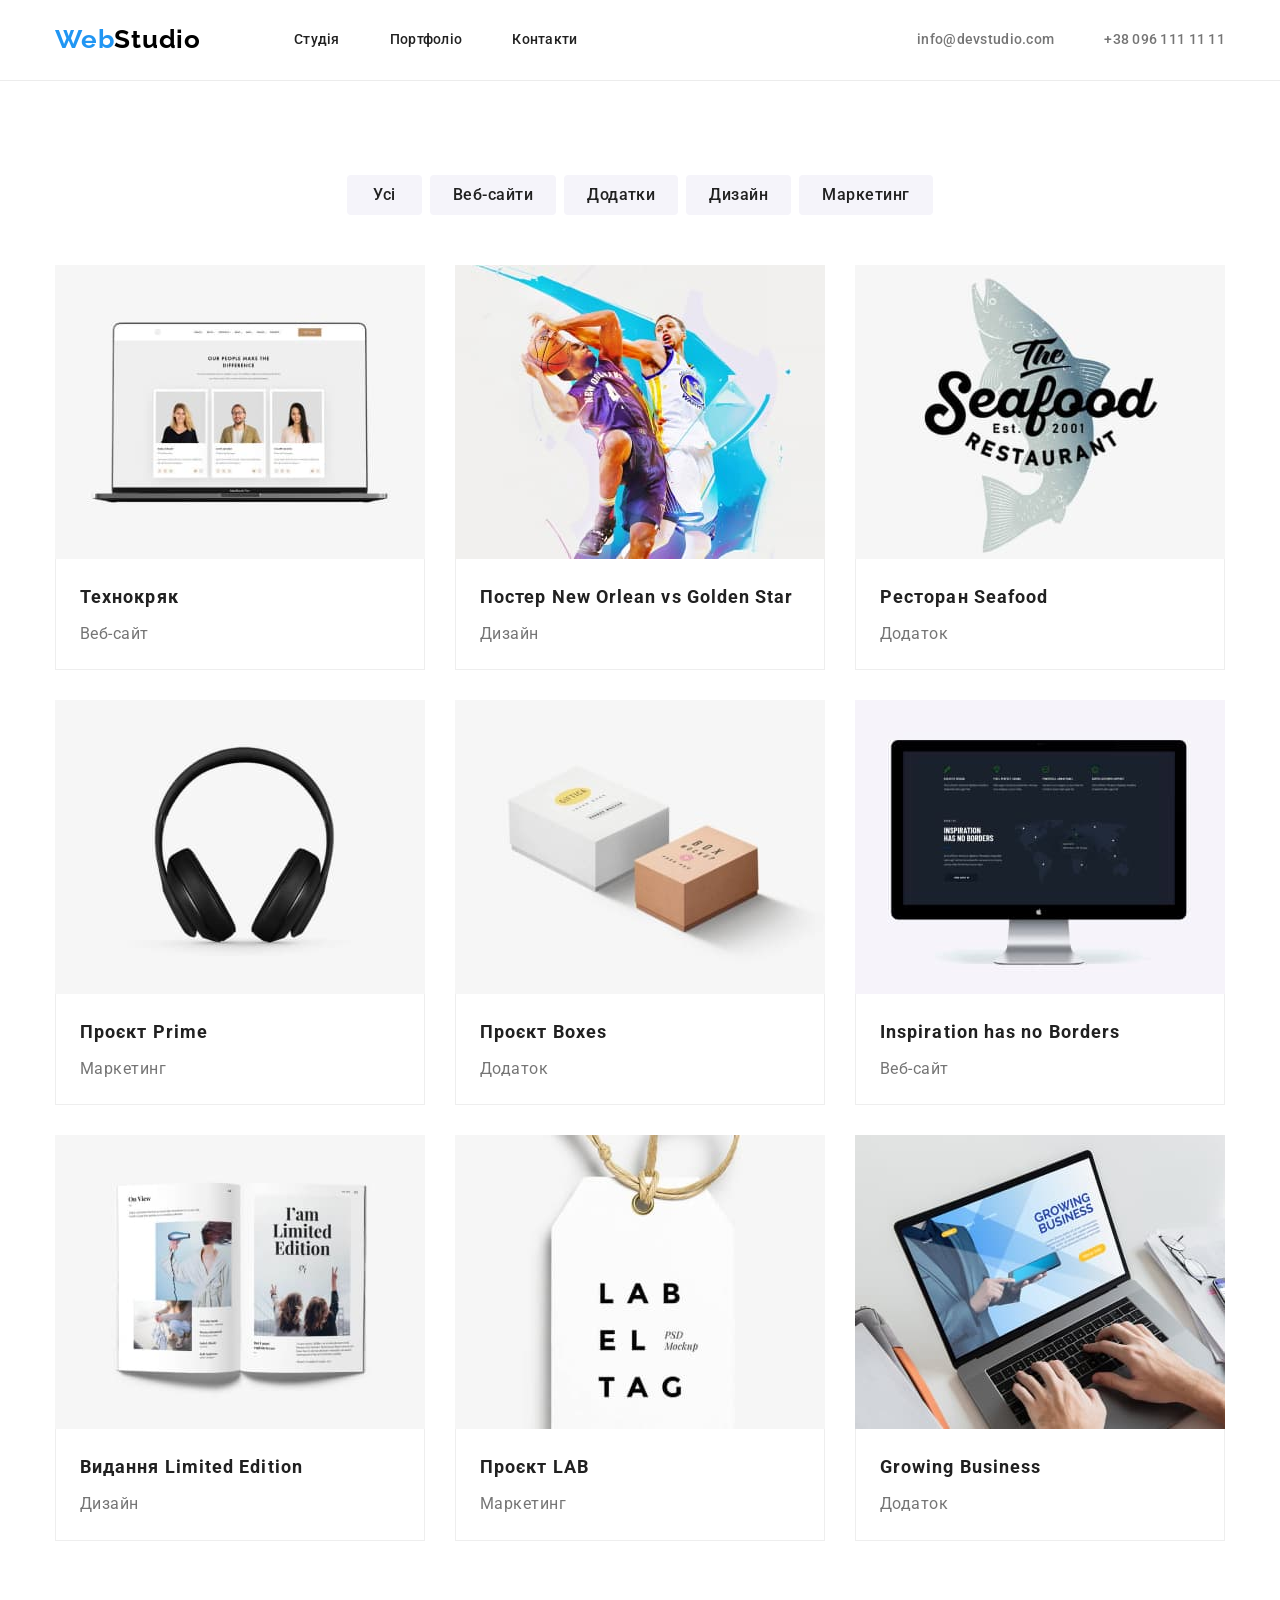
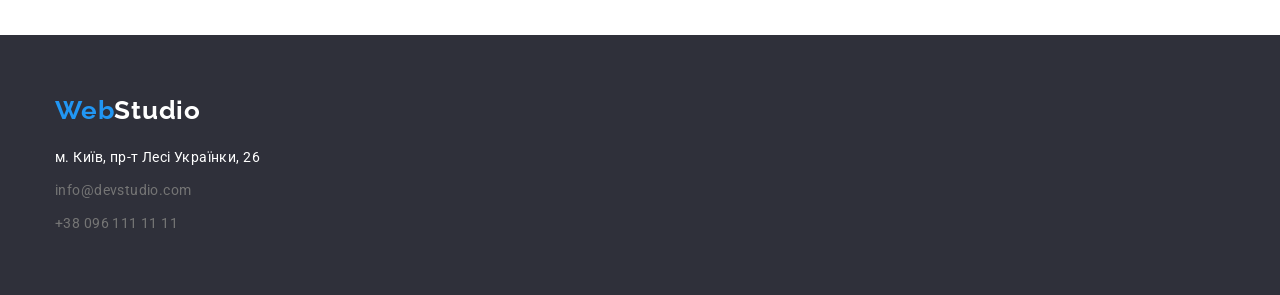
==== commit b3dd83b2: "corrections" ====
--- a/portfolio.html
+++ b/portfolio.html
@@ -29,7 +29,7 @@
     <header>
       <div class="container header">
         <nav class="nav">
-          <a class="logo" href="./index.html"
+          <a class="logo logo-header" href="./index.html"
             ><span class="logo-color">Web</span>Studio</a
           >
           <ul class="nav-list">
@@ -69,7 +69,7 @@
       </div>
     </header>
     <main>
-      <section class="section-portfolio">
+      <section class="section">
         <div class="container">
           <h1 class="hidden-title">Проєкти портфоліо</h1>
           <ul class="filter-list">
@@ -103,112 +103,125 @@
           <ul class="portfolio-content-list">
             <li class="portfolio-content-list-item">
               <img
-                class="image-portfolio display-block"
                 src="./images/technocrack.jpg"
                 alt="зразок веб-сайту"
                 width="370"
                 height="294"
               />
-              <h2 class="portfolio-content-list-item-heading">Технокряк</h2>
-              <p class="portfolio-content-list-item-text">Веб-сайт</p>
-            </li>
-            <li class="portfolio-content-list-item">
-              <img
-                class="image-portfolio display-block"
+              <div class="portfolio-content-list-text">
+                <h2 class="portfolio-content-list-item-heading">Технокряк</h2>
+                <p class="portfolio-content-list-item-text">Веб-сайт</p>
+              </div>
+            </li>
+            <li class="portfolio-content-list-item">
+              <img
                 src="./images/poster.jpg"
                 alt="постер нба"
                 width="370"
                 height="294"
               />
-              <h2 class="portfolio-content-list-item-heading">
-                Постер New Orlean vs Golden Star
-              </h2>
-              <p class="portfolio-content-list-item-text">Дизайн</p>
-            </li>
-            <li class="portfolio-content-list-item">
-              <img
-                class="image-portfolio display-block"
+              <div class="portfolio-content-list-text">
+                <h2 class="portfolio-content-list-item-heading">
+                  Постер New Orlean vs Golden Star
+                </h2>
+                <p class="portfolio-content-list-item-text">Дизайн</p>
+              </div>
+            </li>
+            <li class="portfolio-content-list-item">
+              <img
                 src="./images/seafood.jpg"
                 alt="логотип ресторану"
                 width="370"
                 height="294"
               />
-              <h2 class="portfolio-content-list-item-heading">
-                Ресторан Seafood
-              </h2>
-              <p class="portfolio-content-list-item-text">Додаток</p>
-            </li>
-            <li class="portfolio-content-list-item">
-              <img
-                class="image-portfolio display-block"
+              <div class="portfolio-content-list-text">
+                <h2 class="portfolio-content-list-item-heading">
+                  Ресторан Seafood
+                </h2>
+                <p class="portfolio-content-list-item-text">Додаток</p>
+              </div>
+            </li>
+            <li class="portfolio-content-list-item">
+              <img
                 src="./images/prime.jpg"
                 alt="слухавки"
                 width="370"
                 height="294"
               />
-              <h2 class="portfolio-content-list-item-heading">Проєкт Prime</h2>
-              <p class="portfolio-content-list-item-text">Маркетинг</p>
-            </li>
-            <li class="portfolio-content-list-item">
-              <img
-                class="image-portfolio display-block"
+              <div class="portfolio-content-list-text">
+                <h2 class="portfolio-content-list-item-heading">
+                  Проєкт Prime
+                </h2>
+                <p class="portfolio-content-list-item-text">Маркетинг</p>
+              </div>
+            </li>
+            <li class="portfolio-content-list-item">
+              <img
                 src="./images/boxes.jpg"
                 alt="коробки"
                 width="370"
                 height="294"
               />
-              <h2 class="portfolio-content-list-item-heading">Проєкт Boxes</h2>
-              <p class="portfolio-content-list-item-text">Додаток</p>
-            </li>
-            <li class="portfolio-content-list-item">
-              <img
-                class="image-portfolio display-block"
+              <div class="portfolio-content-list-text">
+                <h2 class="portfolio-content-list-item-heading">
+                  Проєкт Boxes
+                </h2>
+                <p class="portfolio-content-list-item-text">Додаток</p>
+              </div>
+            </li>
+            <li class="portfolio-content-list-item">
+              <img
                 src="./images/noborders.jpg"
                 alt="зразок веб-сайту"
                 width="370"
                 height="294"
               />
-              <h2 class="portfolio-content-list-item-heading">
-                Inspiration has no Borders
-              </h2>
-              <p class="portfolio-content-list-item-text">Веб-сайт</p>
-            </li>
-            <li class="portfolio-content-list-item">
-              <img
-                class="image-portfolio display-block"
+              <div class="portfolio-content-list-text">
+                <h2 class="portfolio-content-list-item-heading">
+                  Inspiration has no Borders
+                </h2>
+                <p class="portfolio-content-list-item-text">Веб-сайт</p>
+              </div>
+            </li>
+            <li class="portfolio-content-list-item">
+              <img
                 src="./images/le.jpg"
                 alt="зразок оформлення сторінок"
                 width="370"
                 height="294"
               />
-              <h2 class="portfolio-content-list-item-heading">
-                Видання Limited Edition
-              </h2>
-              <p class="portfolio-content-list-item-text">Дизайн</p>
-            </li>
-            <li class="portfolio-content-list-item">
-              <img
-                class="image-portfolio display-block"
+              <div class="portfolio-content-list-text">
+                <h2 class="portfolio-content-list-item-heading">
+                  Видання Limited Edition
+                </h2>
+                <p class="portfolio-content-list-item-text">Дизайн</p>
+              </div>
+            </li>
+            <li class="portfolio-content-list-item">
+              <img
                 src="./images/lab.jpg"
                 alt="проєкт лаб"
                 width="370"
                 height="294"
               />
-              <h2 class="portfolio-content-list-item-heading">Проєкт LAB</h2>
-              <p class="portfolio-content-list-item-text">Маркетинг</p>
-            </li>
-            <li class="portfolio-content-list-item">
-              <img
-                class="image-portfolio display-block"
+              <div class="portfolio-content-list-text">
+                <h2 class="portfolio-content-list-item-heading">Проєкт LAB</h2>
+                <p class="portfolio-content-list-item-text">Маркетинг</p>
+              </div>
+            </li>
+            <li class="portfolio-content-list-item">
+              <img
                 src="./images/business.jpg"
                 alt="зразок додатку"
                 width="370"
                 height="294"
               />
-              <h2 class="portfolio-content-list-item-heading">
-                Growing Business
-              </h2>
-              <p class="portfolio-content-list-item-text">Додаток</p>
+              <div class="portfolio-content-list-text">
+                <h2 class="portfolio-content-list-item-heading">
+                  Growing Business
+                </h2>
+                <p class="portfolio-content-list-item-text">Додаток</p>
+              </div>
             </li>
           </ul>
         </div>
--- a/css/styles.css
+++ b/css/styles.css
@@ -28,6 +28,11 @@
   font: inherit;
   vertical-align: baseline;
 }
+img {
+  display: block;
+  min-width: 100%;
+  height: auto;
+}
 .nav-list,
 .header-contacts,
 .features-list,
@@ -47,7 +52,10 @@
 }
 
 .section {
-  padding: 94px 15px;
+  padding: 94px 0;
+}
+.what-are-we-section {
+  padding-top: 0;
 }
 .display-block {
   display: block;
@@ -71,10 +79,7 @@
 }
 
 .nav-list {
-  width: 281px;
-  display: flex;
-  margin-right: 344px;
-  justify-content: space-between;
+  display: flex;
 }
 .header-contacts {
   display: flex;
@@ -85,8 +90,6 @@
 }
 
 .logo {
-  margin-right: 93px;
-
   font-family: "Raleway", sans-serif;
   font-weight: 700;
   font-size: 26px;
@@ -96,6 +99,9 @@
   color: var(--logo-text-color);
   text-decoration: none;
   text-transform: capitalize;
+}
+.logo-header {
+  margin-right: 93px;
 }
 .logo-color {
   color: var(--secondary-text-color);
@@ -113,6 +119,9 @@
 
   color: var(--title-text-color);
   text-decoration: none;
+}
+.nav-list-item:not(last-child) {
+  margin-right: 50px;
 }
 .header-contacts-item-link {
   color: var(--primary-text-color);
@@ -128,6 +137,12 @@
 /* main */
 /* hero */
 .hero {
+  background-color: var(--footer-background-color);
+  padding: 200px 0;
+}
+.hero-title {
+  margin-bottom: 30px;
+
   font-weight: 900;
   font-size: 44px;
   line-height: 1.36;
@@ -136,9 +151,8 @@
   text-transform: uppercase;
 
   color: var(--secondary-title-text-color);
-  background-color: burlywood;
-}
-.hero-container {
+}
+.hero-content {
   width: 696px;
   text-align: center;
   margin: auto;
@@ -166,11 +180,16 @@
 /* features */
 .hidden-title {
   position: absolute;
-  left: -10000px;
-  top: auto;
+  white-space: nowrap;
   width: 1px;
   height: 1px;
   overflow: hidden;
+  border: 0;
+  padding: 0;
+  clip: rect(0 0 0 0);
+  -webkit-clip-path: inset(50%);
+  clip-path: inset(50%);
+  margin: -1px;
 }
 .features-list {
   display: flex;
@@ -182,6 +201,8 @@
   margin-right: 30px;
 }
 .features-list-item-heading {
+  margin-bottom: 10px;
+
   font-weight: 700;
   font-size: 14px;
   line-height: 1.14;
@@ -225,7 +246,8 @@
     0px 2px 1px #00000033;
   border-radius: 0px 0px 4px 4px;
 }
-.image-our-team {
+.our-team-content {
+  margin-top: 30px;
   margin-bottom: 30px;
 }
 .our-team-list-item-heading {
@@ -239,14 +261,16 @@
   color: var(--title-text-color);
 }
 .our-team-list-item-text {
-  margin-bottom: 30px;
-
   font-size: 16px;
   line-height: 1.2;
   letter-spacing: 0.03em;
   text-align: center;
 }
 /* footer */
+footer {
+  padding-top: 60px;
+  padding-bottom: 60px;
+}
 address {
   font-style: inherit;
 }
@@ -256,7 +280,6 @@
 
 .footer-logo {
   display: inline-block;
-  margin-top: 60px;
   margin-bottom: 20px;
 
   color: var(--secondary-title-text-color);
@@ -264,9 +287,7 @@
 .logo-footer-color {
   color: var(--secondary-text-color);
 }
-.address-list {
-  padding-bottom: 60px;
-}
+
 .address-list-item:not(:last-child) {
   margin-bottom: 9px;
 }
@@ -331,13 +352,15 @@
 }
 .portfolio-content-list-item {
   margin: 15px;
-
-  outline: 1px solid var(--portfolio-content-border-color);
+}
+.portfolio-content-list-text {
+  padding: 20px 24px;
+  border-right: 1px solid var(--portfolio-content-border-color);
+  border-bottom: 1px solid var(--portfolio-content-border-color);
+  border-left: 1px solid var(--portfolio-content-border-color);
 }
 .portfolio-content-list-item-heading {
   margin-bottom: 4px;
-  padding-left: 24px;
-  padding-right: 24px;
 
   font-weight: 700;
   font-size: 18px;
@@ -346,14 +369,7 @@
   color: var(--title-text-color);
 }
 .portfolio-content-list-item-text {
-  margin-bottom: 20px;
-  padding-left: 24px;
-  padding-right: 24px;
-
   font-size: 16px;
   line-height: 1.9;
   letter-spacing: 0.03em;
 }
-.image-portfolio {
-  margin-bottom: 20px;
-}
